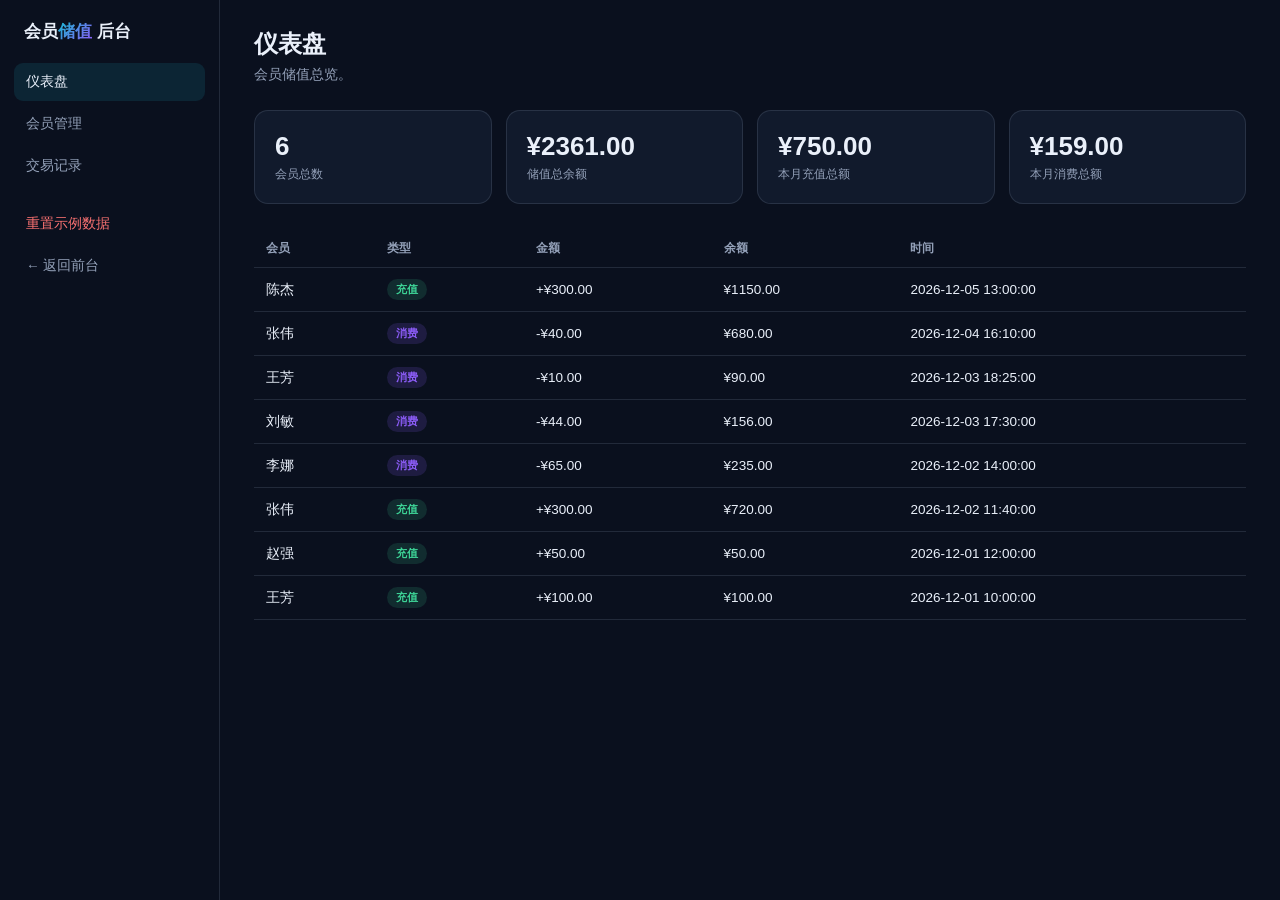
==== admin.html @ 16a5df33 "Initial commit: functional member stored-value balance system (front counter + admin)" ====
<!DOCTYPE html>
<html lang="zh-CN">
<head>
<meta charset="UTF-8">
<meta name="viewport" content="width=device-width, initial-scale=1.0">
<title>店主后台 · 会员储值管理系统（精简开源版）</title>
<link rel="stylesheet" href="style.css">
</head>
<body>
  <div class="admin-layout">
    <aside class="sidebar">
      <div class="brand">会员<span class="accent">储值</span> 后台</div>
      <div class="side-link active" data-view="dashboard">仪表盘</div>
      <div class="side-link" data-view="members">会员管理</div>
      <div class="side-link" data-view="transactions">交易记录</div>
      <div class="side-link" id="btnResetData" style="margin-top:20px;color:var(--red)">重置示例数据</div>
      <a href="index.html" class="side-link">← 返回前台</a>
    </aside>

    <main class="admin-main">
      <section id="view-dashboard" class="admin-view active">
        <div class="page-head"><h1>仪表盘</h1><p>会员储值总览。</p></div>
        <div class="stat-grid" id="statGrid"></div>
        <div class="table-wrap">
          <table>
            <thead><tr><th>会员</th><th>类型</th><th>金额</th><th>余额</th><th>时间</th></tr></thead>
            <tbody id="recentTxBody"></tbody>
          </table>
        </div>
      </section>

      <section id="view-members" class="admin-view">
        <div class="page-head"><h1>会员管理</h1><p>添加、编辑或删除会员。</p></div>
        <div class="table-toolbar">
          <span></span>
          <button class="btn btn-primary btn-sm" id="btnAddMember">+ 新增会员</button>
        </div>
        <div class="table-wrap">
          <table>
            <thead><tr><th>姓名</th><th>手机号</th><th>等级</th><th>余额</th><th>入会日期</th><th>操作</th></tr></thead>
            <tbody id="membersBody"></tbody>
          </table>
        </div>
      </section>

      <section id="view-transactions" class="admin-view">
        <div class="page-head"><h1>交易记录</h1><p>全部会员的充值与消费流水。</p></div>
        <div class="table-toolbar">
          <div class="filter-row" id="txFilters">
            <button class="filter-btn active" data-type="all">全部</button>
            <button class="filter-btn" data-type="recharge">充值</button>
            <button class="filter-btn" data-type="consume">消费</button>
          </div>
        </div>
        <div class="table-wrap">
          <table>
            <thead><tr><th>会员</th><th>类型</th><th>金额</th><th>余额</th><th>备注</th><th>时间</th></tr></thead>
            <tbody id="txBody"></tbody>
          </table>
        </div>
      </section>
    </main>
  </div>

  <div class="modal-backdrop" id="memberModalBackdrop">
    <div class="modal">
      <button class="modal-close" id="btnCloseMemberModal">&times;</button>
      <h2 id="memberModalTitle">新增会员</h2>
      <p class="sub" id="memberModalHint"></p>
      <div id="memberModalMsg"></div>
      <form id="memberForm" novalidate>
        <input type="hidden" id="memberIdInput">
        <div class="field"><label>姓名</label><input id="memberNameInput" type="text" required></div>
        <div class="field"><label>手机号</label><input id="memberPhoneInput" type="text" required></div>
        <div class="field-row">
          <div class="field"><label id="memberBalanceLabel">初始余额（元）</label><input id="memberBalanceInput" type="number" min="0" step="0.01" value="0" required></div>
          <div class="field">
            <label>会员等级</label>
            <select id="memberLevelInput">
              <option value="普通">普通</option>
              <option value="银卡">银卡</option>
              <option value="金卡">金卡</option>
            </select>
          </div>
        </div>
        <button type="submit" class="btn btn-primary btn-block">保存</button>
      </form>
    </div>
  </div>

  <script src="data.js"></script>
  <script src="admin.js"></script>
</body>
</html>
---- style.css ----
:root{--ink:#0A101E;--surface:#111a2c;--surface2:#16223a;--line:rgba(147,160,184,.18);--muted:#93A0B8;--text:#EAF0FA;--cyan:#19B8D4;--violet:#8B5CF6;--green:#3ED598;--red:#F87171;--amber:#F59E0B;--radius:14px;color-scheme:dark}
*{box-sizing:border-box}
body{margin:0;background:var(--ink);color:var(--text);font-family:-apple-system,BlinkMacSystemFont,"Segoe UI","PingFang SC","Microsoft YaHei",sans-serif;min-height:100vh}
a{color:inherit;text-decoration:none}

.topbar{display:flex;align-items:center;justify-content:space-between;padding:16px 32px;border-bottom:1px solid var(--line)}
.brand{font-size:17px;font-weight:700}
.brand .accent{background:linear-gradient(135deg,var(--cyan),var(--violet));-webkit-background-clip:text;background-clip:text;color:transparent}
.nav-link{font-size:13px;color:var(--muted);border:1px solid var(--line);padding:7px 14px;border-radius:8px}
.nav-link:hover{border-color:var(--cyan);color:var(--text)}

.container{max-width:1100px;margin:0 auto;padding:28px 32px}
.page-head h1{font-size:24px;font-weight:700;margin:0 0 6px}
.page-head p{color:var(--muted);font-size:14px;margin:0 0 26px;max-width:700px}

.search-box{display:flex;gap:10px;margin-bottom:16px;max-width:480px}
.search-box input{flex:1;background:rgba(147,160,184,.06);border:1px solid var(--line);border-radius:8px;padding:11px 14px;color:var(--text);font-family:inherit;font-size:14px;outline:none}
.search-box input:focus{border-color:var(--cyan)}

.member-card{background:var(--surface);border:1px solid var(--line);border-radius:var(--radius);padding:26px;max-width:640px}
.member-card__head{display:flex;justify-content:space-between;align-items:flex-start;margin-bottom:6px}
.member-card__head h2{margin:0 0 4px;font-size:19px}
.member-card__head .sub{color:var(--muted);font-size:13px}

.balance-display{text-align:center;padding:22px 0;border-top:1px solid var(--line);border-bottom:1px solid var(--line);margin:18px 0}
.balance-num{font-size:36px;font-weight:800;background:linear-gradient(135deg,var(--cyan),var(--violet));-webkit-background-clip:text;background-clip:text;color:transparent}
.balance-label{font-size:12px;color:var(--muted);margin-top:4px}

.action-row{display:flex;gap:10px;margin-bottom:24px}
.action-row .btn{flex:1}

.section-title{font-size:14px;margin:0 0 12px;color:var(--text)}
.table-wrap{overflow-x:auto}

.modal-backdrop{position:fixed;inset:0;background:rgba(4,8,16,.75);display:none;align-items:center;justify-content:center;padding:20px;z-index:50}
.modal-backdrop.show{display:flex}
.modal{background:var(--surface);border:1px solid var(--line);border-radius:18px;max-width:460px;width:100%;max-height:88vh;overflow:auto;padding:26px}
.modal h2{margin:0 0 6px;font-size:18px}
.modal .sub{color:var(--muted);font-size:12.5px;margin:0 0 18px}
.modal-close{float:right;background:none;border:none;color:var(--muted);font-size:20px;cursor:pointer}

.field{display:flex;flex-direction:column;gap:6px;margin-bottom:14px}
.field label{font-size:12px;color:var(--muted);font-weight:600}
.field input,.field select,.field textarea{background:rgba(147,160,184,.06);border:1px solid var(--line);border-radius:8px;padding:9px 11px;color:var(--text);font-family:inherit;font-size:13.5px;outline:none;width:100%}
.field input:focus,.field select:focus,.field textarea:focus{border-color:var(--cyan)}
.field-row{display:grid;grid-template-columns:1fr 1fr;gap:10px}

.btn{font-family:inherit;font-size:13.5px;font-weight:600;padding:10px 18px;border-radius:9px;border:1px solid var(--line);background:transparent;color:var(--text);cursor:pointer}
.btn:hover{border-color:var(--cyan)}
.btn-primary{background:linear-gradient(135deg,var(--cyan),var(--violet));border:none;color:#06121A}
.btn-block{width:100%}
.btn-sm{padding:5px 11px;font-size:12px}
.btn-danger{border-color:rgba(248,113,113,.4);color:var(--red)}

.msg{margin:0 0 14px;font-size:12.5px;padding:9px 12px;border-radius:8px}
.msg.error{background:rgba(248,113,113,.1);border:1px solid rgba(248,113,113,.3);color:var(--red)}
.msg.success{background:rgba(62,213,152,.1);border:1px solid rgba(62,213,152,.3);color:var(--green)}

/* admin */
.admin-layout{display:flex;min-height:100vh}
.sidebar{width:220px;flex-shrink:0;border-right:1px solid var(--line);padding:20px 14px}
.sidebar .brand{padding:0 10px 20px}
.side-link{display:block;padding:10px 12px;border-radius:9px;font-size:13.5px;color:var(--muted);margin-bottom:4px;cursor:pointer}
.side-link:hover{background:rgba(147,160,184,.06)}
.side-link.active{background:rgba(25,184,212,.12);color:var(--text)}
.admin-main{flex:1;padding:28px 34px;overflow:auto}
.admin-view{display:none}
.admin-view.active{display:block}

.stat-grid{display:grid;grid-template-columns:repeat(4,1fr);gap:14px;margin-bottom:26px}
.stat-card{background:var(--surface);border:1px solid var(--line);border-radius:var(--radius);padding:20px}
.stat-card .num{font-size:26px;font-weight:800}
.stat-card .label{font-size:12px;color:var(--muted);margin-top:4px}

table{width:100%;border-collapse:collapse;font-size:13.5px}
th{text-align:left;padding:10px 12px;color:var(--muted);font-weight:600;border-bottom:1px solid var(--line);font-size:12px;white-space:nowrap}
td{padding:11px 12px;border-bottom:1px solid var(--line);white-space:nowrap}
.badge{display:inline-block;font-size:11px;font-weight:700;padding:3px 9px;border-radius:999px}
.badge.recharge{background:rgba(62,213,152,.14);color:var(--green)}
.badge.consume{background:rgba(139,92,246,.16);color:var(--violet)}
.badge.level-normal{background:rgba(147,160,184,.14);color:var(--muted)}
.badge.level-silver{background:rgba(147,160,184,.22);color:#CBD5E1}
.badge.level-gold{background:rgba(245,158,11,.16);color:var(--amber)}
.table-actions{display:flex;gap:6px}
.table-toolbar{display:flex;justify-content:space-between;align-items:center;margin-bottom:16px}
.filter-row{display:flex;gap:6px}
.filter-btn{font-size:12px;padding:6px 12px;border-radius:999px;border:1px solid var(--line);background:transparent;color:var(--muted);cursor:pointer;font-family:inherit}
.filter-btn.active{border-color:var(--cyan);color:var(--text)}

@media (max-width:820px){
  .admin-layout{flex-direction:column}
  .sidebar{width:100%;display:flex;overflow-x:auto;border-right:none;border-bottom:1px solid var(--line)}
  .stat-grid{grid-template-columns:repeat(2,1fr)}
  .action-row{flex-direction:column}
}
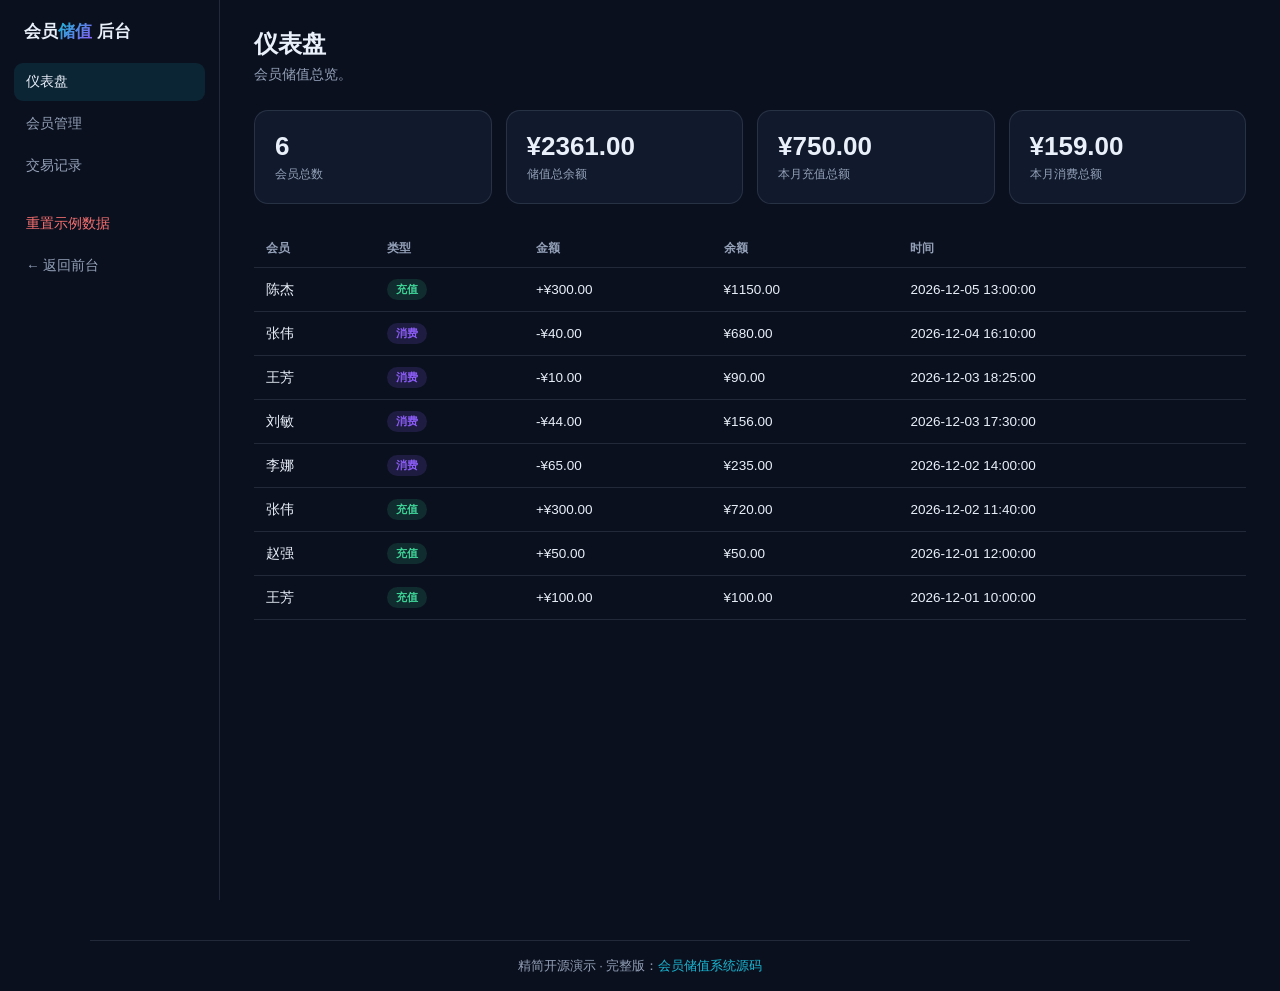
==== commit 0ac918a6: "Add footer link to the full commercial product page" ====
--- a/admin.html
+++ b/admin.html
@@ -90,5 +90,7 @@
 
   <script src="data.js"></script>
   <script src="admin.js"></script>
+
+<footer style="margin:40px auto 16px;max-width:1100px;padding:16px 20px 0;border-top:1px solid var(--line,rgba(147,160,184,.18));text-align:center;color:var(--muted,#93A0B8);font-size:13px">精简开源演示 &middot; 完整版：<a href="https://inzyxuashop.com/huiyuanchuzhi-yuanma.html" target="_blank" rel="noopener" style="color:var(--cyan,#19B8D4);text-decoration:none">会员储值系统源码</a></footer>
 </body>
 </html>
